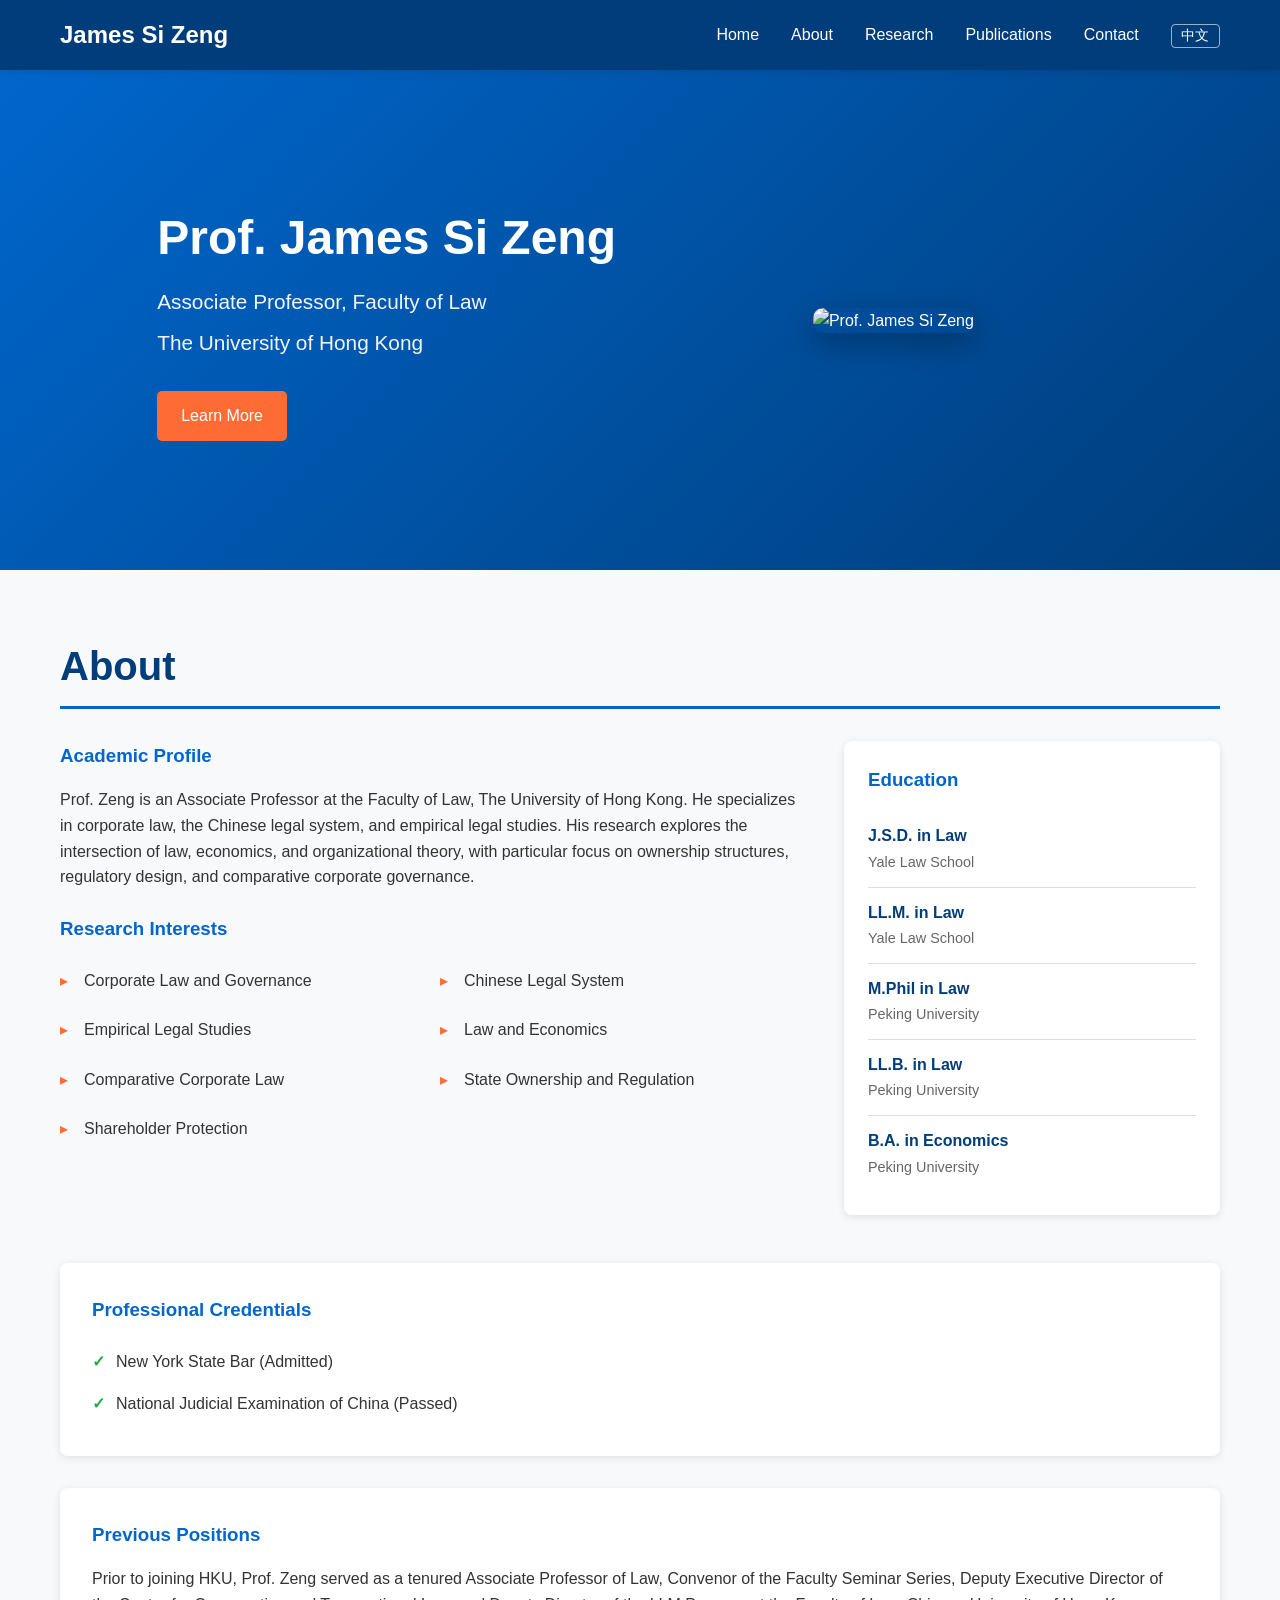
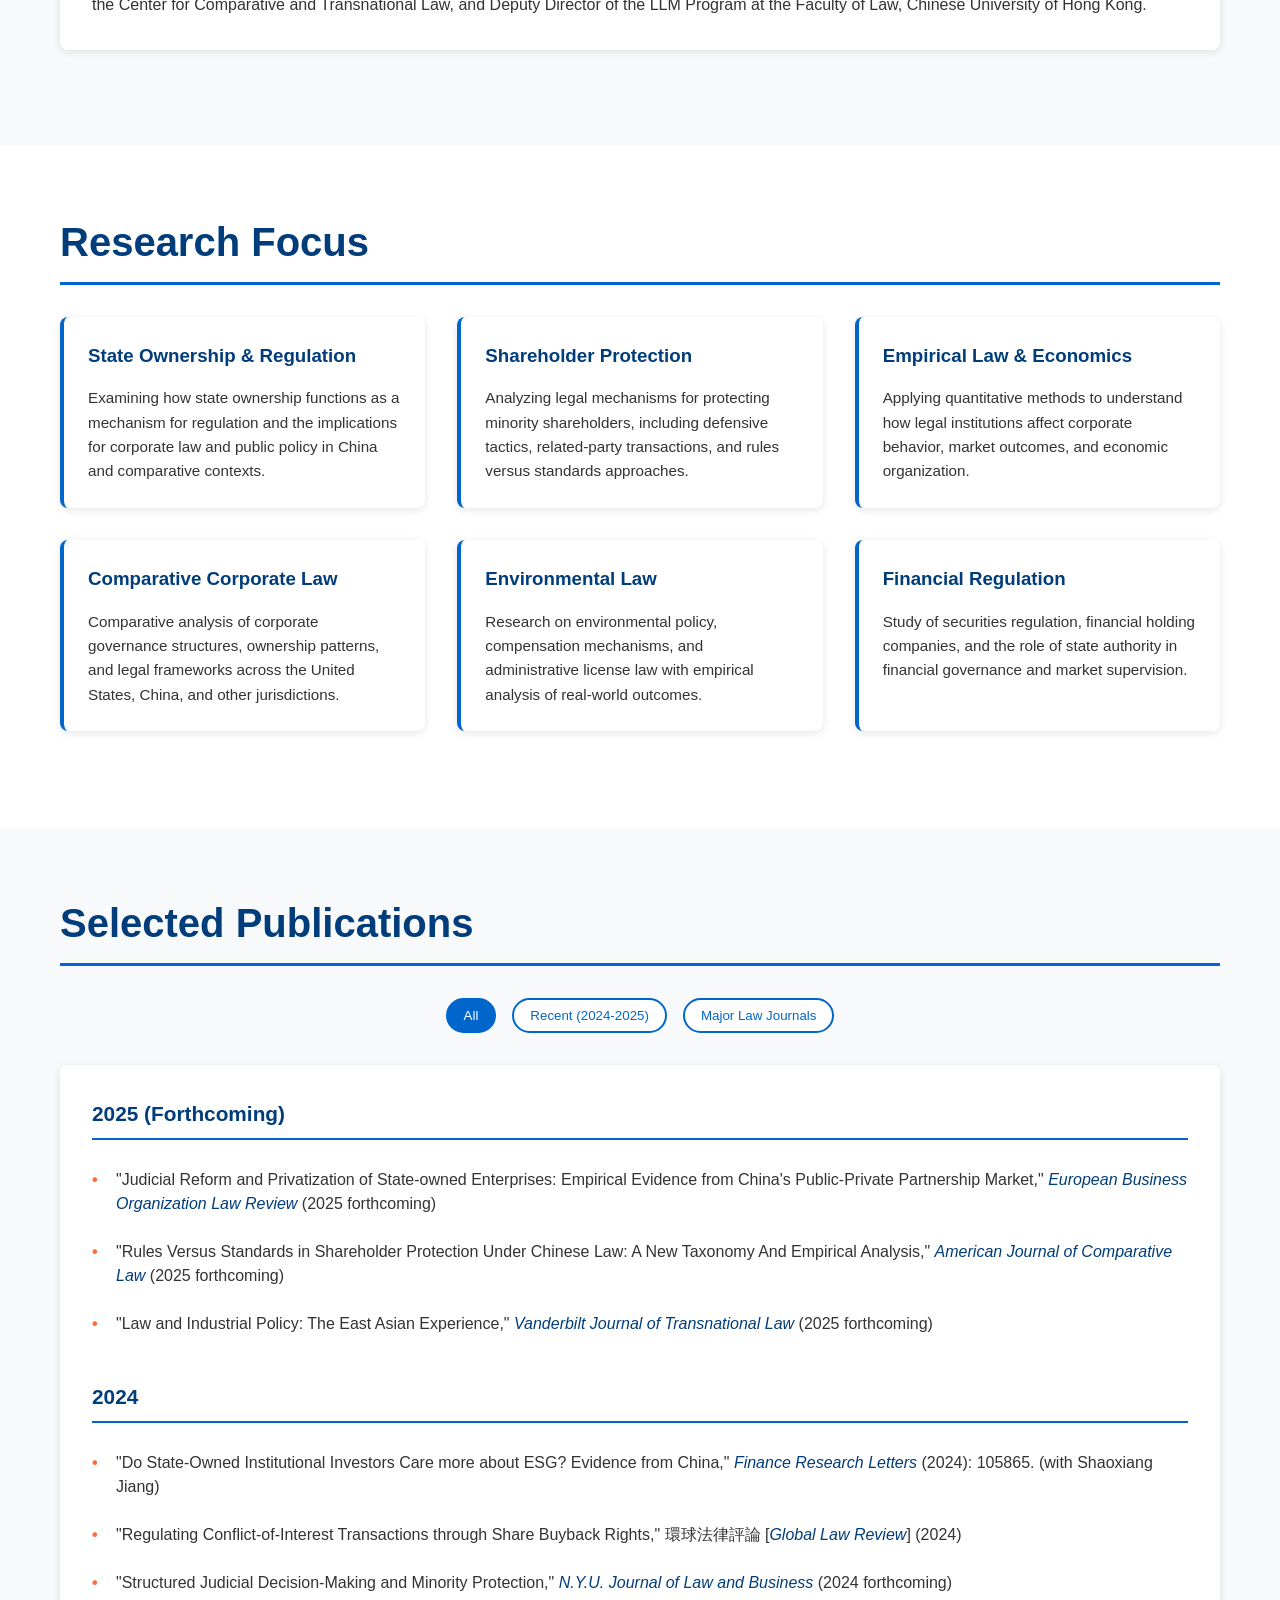
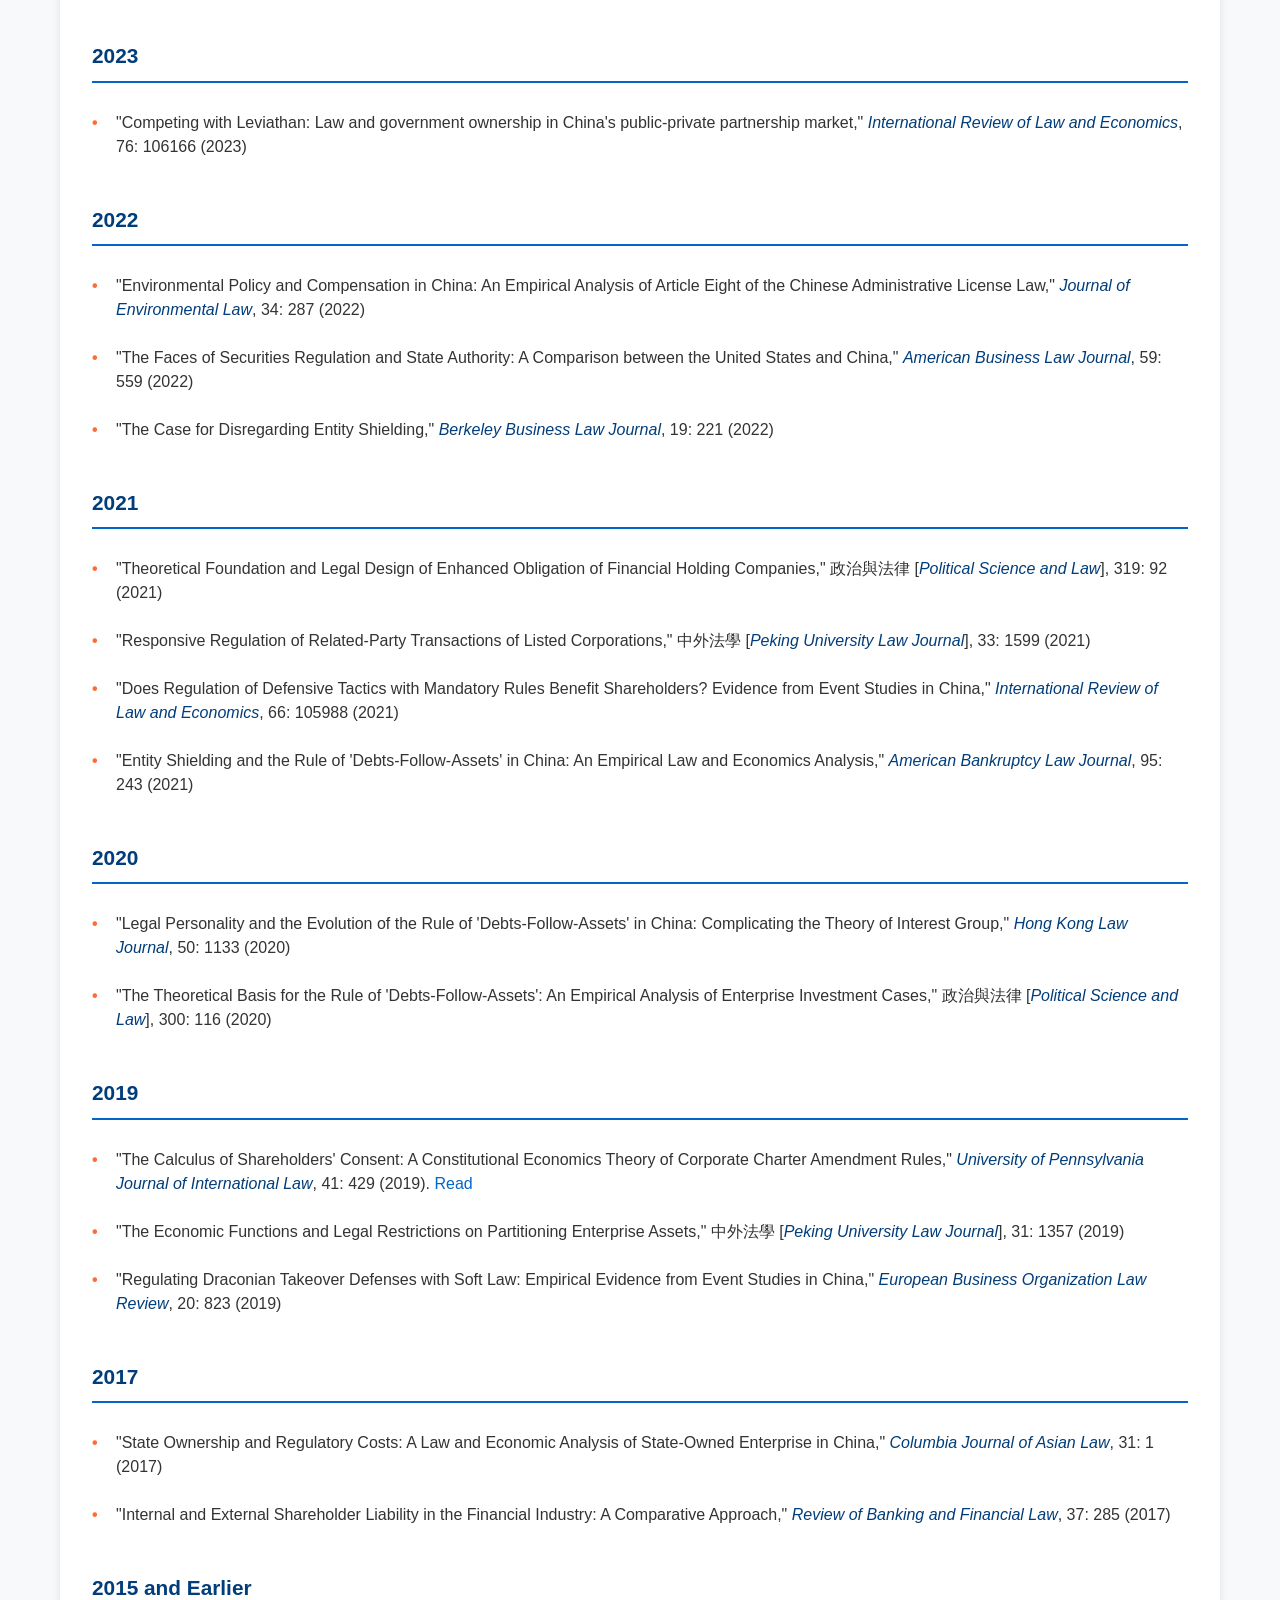
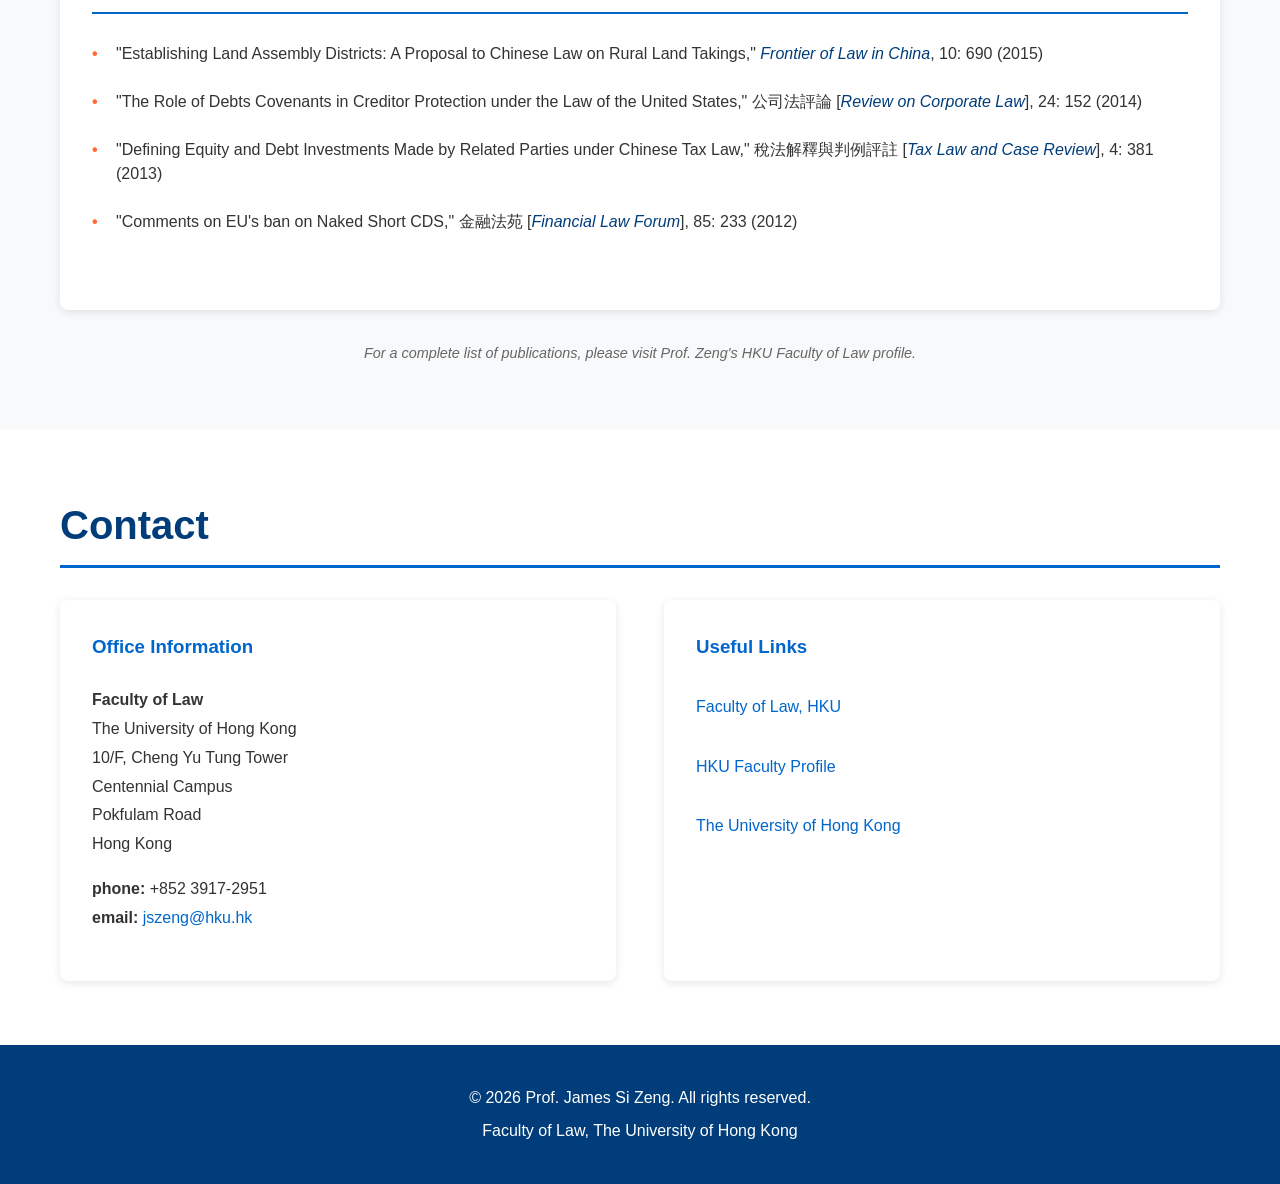
==== index.html @ 15d21268 "Remove monograph section; add Chinese version (index-zh.html)" ====
<!DOCTYPE html>
<html lang="en">
<head>
    <meta charset="UTF-8">
    <meta name="viewport" content="width=device-width, initial-scale=1.0">
    <title>Prof. James Si Zeng - Faculty of Law, HKU</title>
    <link rel="stylesheet" href="styles.css">
</head>
<body>
    <!-- Navigation Bar -->
    <nav class="navbar">
        <div class="container">
            <div class="logo">James Si Zeng</div>
            <ul class="nav-links">
                <li><a href="#home">Home</a></li>
                <li><a href="#about">About</a></li>
                <li><a href="#research">Research</a></li>
                <li><a href="#publications">Publications</a></li>
                <li><a href="#contact">Contact</a></li>
                <li><a href="index-zh.html" class="lang-switch">中文</a></li>
            </ul>
        </div>
    </nav>

    <!-- Hero Section -->
    <section id="home" class="hero">
        <div class="container hero-content">
            <div class="hero-text">
                <h1>Prof. James Si Zeng</h1>
                <p class="subtitle">Associate Professor, Faculty of Law</p>
                <p class="subtitle">The University of Hong Kong</p>
                <a href="#about" class="btn btn-primary">Learn More</a>
            </div>
            <div class="hero-image">
                <img src="https://www.law.hku.hk/wp-content/uploads/2025/06/James-Zeng-scaled_365x480_acf_cropped.jpg" alt="Prof. James Si Zeng">
            </div>
        </div>
    </section>

    <!-- About Section -->
    <section id="about" class="about">
        <div class="container">
            <h2>About</h2>
            <div class="about-content">
                <div class="about-text">
                    <h3>Academic Profile</h3>
                    <p>Prof. Zeng is an Associate Professor at the Faculty of Law, The University of Hong Kong. He specializes in corporate law, the Chinese legal system, and empirical legal studies. His research explores the intersection of law, economics, and organizational theory, with particular focus on ownership structures, regulatory design, and comparative corporate governance.</p>
                    
                    <h3>Research Interests</h3>
                    <ul class="interests-list">
                        <li>Corporate Law and Governance</li>
                        <li>Chinese Legal System</li>
                        <li>Empirical Legal Studies</li>
                        <li>Law and Economics</li>
                        <li>Comparative Corporate Law</li>
                        <li>State Ownership and Regulation</li>
                        <li>Shareholder Protection</li>
                    </ul>
                </div>

                <div class="education-box">
                    <h3>Education</h3>
                    <div class="degree">
                        <strong>J.S.D. in Law</strong>
                        <span>Yale Law School</span>
                    </div>
                    <div class="degree">
                        <strong>LL.M. in Law</strong>
                        <span>Yale Law School</span>
                    </div>
                    <div class="degree">
                        <strong>M.Phil in Law</strong>
                        <span>Peking University</span>
                    </div>
                    <div class="degree">
                        <strong>LL.B. in Law</strong>
                        <span>Peking University</span>
                    </div>
                    <div class="degree">
                        <strong>B.A. in Economics</strong>
                        <span>Peking University</span>
                    </div>
                </div>
            </div>

            <div class="credentials">
                <h3>Professional Credentials</h3>
                <ul class="credentials-list">
                    <li>New York State Bar (Admitted)</li>
                    <li>National Judicial Examination of China (Passed)</li>
                </ul>
            </div>

            <div class="previous-position">
                <h3>Previous Positions</h3>
                <p>Prior to joining HKU, Prof. Zeng served as a tenured Associate Professor of Law, Convenor of the Faculty Seminar Series, Deputy Executive Director of the Center for Comparative and Transnational Law, and Deputy Director of the LLM Program at the Faculty of Law, Chinese University of Hong Kong.</p>
            </div>
        </div>
    </section>

    <!-- Research Section -->
    <section id="research" class="research">
        <div class="container">
            <h2>Research Focus</h2>
            <div class="research-grid">
                <div class="research-card">
                    <h3>State Ownership & Regulation</h3>
                    <p>Examining how state ownership functions as a mechanism for regulation and the implications for corporate law and public policy in China and comparative contexts.</p>
                </div>
                <div class="research-card">
                    <h3>Shareholder Protection</h3>
                    <p>Analyzing legal mechanisms for protecting minority shareholders, including defensive tactics, related-party transactions, and rules versus standards approaches.</p>
                </div>
                <div class="research-card">
                    <h3>Empirical Law & Economics</h3>
                    <p>Applying quantitative methods to understand how legal institutions affect corporate behavior, market outcomes, and economic organization.</p>
                </div>
                <div class="research-card">
                    <h3>Comparative Corporate Law</h3>
                    <p>Comparative analysis of corporate governance structures, ownership patterns, and legal frameworks across the United States, China, and other jurisdictions.</p>
                </div>
                <div class="research-card">
                    <h3>Environmental Law</h3>
                    <p>Research on environmental policy, compensation mechanisms, and administrative license law with empirical analysis of real-world outcomes.</p>
                </div>
                <div class="research-card">
                    <h3>Financial Regulation</h3>
                    <p>Study of securities regulation, financial holding companies, and the role of state authority in financial governance and market supervision.</p>
                </div>
            </div>
        </div>
    </section>

    <!-- Publications Section -->
    <section id="publications" class="publications">
        <div class="container">
            <h2>Selected Publications</h2>
            
            <div class="publications-filter">
                <button class="filter-btn active" onclick="filterPubs('all')">All</button>
                <button class="filter-btn" onclick="filterPubs('recent')">Recent (2024-2025)</button>
                <button class="filter-btn" onclick="filterPubs('law-journals')">Major Law Journals</button>
            </div>

            <div class="publications-list">
                <!-- Recent/Forthcoming -->
                <div class="pub-category" data-category="recent">
                    <h3>2025 (Forthcoming)</h3>
                    <ul>
                        <li>"Judicial Reform and Privatization of State-owned Enterprises: Empirical Evidence from China's Public-Private Partnership Market," <em>European Business Organization Law Review</em> (2025 forthcoming)</li>
                        <li>"Rules Versus Standards in Shareholder Protection Under Chinese Law: A New Taxonomy And Empirical Analysis," <em>American Journal of Comparative Law</em> (2025 forthcoming)</li>
                        <li>"Law and Industrial Policy: The East Asian Experience," <em>Vanderbilt Journal of Transnational Law</em> (2025 forthcoming)</li>
                    </ul>
                </div>

                <!-- 2024 -->
                <div class="pub-category" data-category="recent">
                    <h3>2024</h3>
                    <ul>
                        <li>"Do State-Owned Institutional Investors Care more about ESG? Evidence from China," <em>Finance Research Letters</em> (2024): 105865. (with Shaoxiang Jiang)</li>
                        <li>"Regulating Conflict-of-Interest Transactions through Share Buyback Rights," 環球法律評論 [<em>Global Law Review</em>] (2024)</li>
                        <li>"Structured Judicial Decision-Making and Minority Protection," <em>N.Y.U. Journal of Law and Business</em> (2024 forthcoming)</li>
                    </ul>
                </div>

                <!-- 2023 -->
                <div class="pub-category">
                    <h3>2023</h3>
                    <ul>
                        <li>"Competing with Leviathan: Law and government ownership in China's public-private partnership market," <em>International Review of Law and Economics</em>, 76: 106166 (2023)</li>
                    </ul>
                </div>

                <!-- 2022 -->
                <div class="pub-category" data-category="law-journals">
                    <h3>2022</h3>
                    <ul>
                        <li>"Environmental Policy and Compensation in China: An Empirical Analysis of Article Eight of the Chinese Administrative License Law," <em>Journal of Environmental Law</em>, 34: 287 (2022)</li>
                        <li>"The Faces of Securities Regulation and State Authority: A Comparison between the United States and China," <em>American Business Law Journal</em>, 59: 559 (2022)</li>
                        <li>"The Case for Disregarding Entity Shielding," <em>Berkeley Business Law Journal</em>, 19: 221 (2022)</li>
                    </ul>
                </div>

                <!-- 2021 -->
                <div class="pub-category">
                    <h3>2021</h3>
                    <ul>
                        <li>"Theoretical Foundation and Legal Design of Enhanced Obligation of Financial Holding Companies," 政治與法律 [<em>Political Science and Law</em>], 319: 92 (2021)</li>
                        <li>"Responsive Regulation of Related-Party Transactions of Listed Corporations," 中外法學 [<em>Peking University Law Journal</em>], 33: 1599 (2021)</li>
                        <li>"Does Regulation of Defensive Tactics with Mandatory Rules Benefit Shareholders? Evidence from Event Studies in China," <em>International Review of Law and Economics</em>, 66: 105988 (2021)</li>
                        <li>"Entity Shielding and the Rule of 'Debts-Follow-Assets' in China: An Empirical Law and Economics Analysis," <em>American Bankruptcy Law Journal</em>, 95: 243 (2021)</li>
                    </ul>
                </div>

                <!-- 2020 -->
                <div class="pub-category">
                    <h3>2020</h3>
                    <ul>
                        <li>"Legal Personality and the Evolution of the Rule of 'Debts-Follow-Assets' in China: Complicating the Theory of Interest Group," <em>Hong Kong Law Journal</em>, 50: 1133 (2020)</li>
                        <li>"The Theoretical Basis for the Rule of 'Debts-Follow-Assets': An Empirical Analysis of Enterprise Investment Cases," 政治與法律 [<em>Political Science and Law</em>], 300: 116 (2020)</li>
                    </ul>
                </div>

                <!-- 2019 -->
                <div class="pub-category" data-category="law-journals">
                    <h3>2019</h3>
                    <ul>
                        <li>"The Calculus of Shareholders' Consent: A Constitutional Economics Theory of Corporate Charter Amendment Rules," <em>University of Pennsylvania Journal of International Law</em>, 41: 429 (2019). <a href="https://scholarship.law.upenn.edu/jil/vol41/iss2/4" target="_blank">Read</a></li>
                        <li>"The Economic Functions and Legal Restrictions on Partitioning Enterprise Assets," 中外法學 [<em>Peking University Law Journal</em>], 31: 1357 (2019)</li>
                        <li>"Regulating Draconian Takeover Defenses with Soft Law: Empirical Evidence from Event Studies in China," <em>European Business Organization Law Review</em>, 20: 823 (2019)</li>
                    </ul>
                </div>

                <!-- 2017 -->
                <div class="pub-category" data-category="law-journals">
                    <h3>2017</h3>
                    <ul>
                        <li>"State Ownership and Regulatory Costs: A Law and Economic Analysis of State-Owned Enterprise in China," <em>Columbia Journal of Asian Law</em>, 31: 1 (2017)</li>
                        <li>"Internal and External Shareholder Liability in the Financial Industry: A Comparative Approach," <em>Review of Banking and Financial Law</em>, 37: 285 (2017)</li>
                    </ul>
                </div>

                <!-- Earlier -->
                <div class="pub-category">
                    <h3>2015 and Earlier</h3>
                    <ul>
                        <li>"Establishing Land Assembly Districts: A Proposal to Chinese Law on Rural Land Takings," <em>Frontier of Law in China</em>, 10: 690 (2015)</li>
                        <li>"The Role of Debts Covenants in Creditor Protection under the Law of the United States," 公司法評論 [<em>Review on Corporate Law</em>], 24: 152 (2014)</li>
                        <li>"Defining Equity and Debt Investments Made by Related Parties under Chinese Tax Law," 稅法解釋與判例評註 [<em>Tax Law and Case Review</em>], 4: 381 (2013)</li>
                        <li>"Comments on EU's ban on Naked Short CDS," 金融法苑 [<em>Financial Law Forum</em>], 85: 233 (2012)</li>
                    </ul>
                </div>
            </div>

            <p class="note"><em>For a complete list of publications, please visit Prof. Zeng's HKU Faculty of Law profile.</em></p>
        </div>
    </section>

    <!-- Contact Section -->
    <section id="contact" class="contact">
        <div class="container">
            <h2>Contact</h2>
            <div class="contact-content">
                <div class="contact-info">
                    <h3>Office Information</h3>
                    <p>
                        <strong>Faculty of Law</strong><br>
                        The University of Hong Kong<br>
                        10/F, Cheng Yu Tung Tower<br>
                        Centennial Campus<br>
                        Pokfulam Road<br>
                        Hong Kong
                    </p>
                    <p>
                        <strong>phone:</strong> +852 3917-2951<br>
                        <strong>email:</strong> <a href="mailto:jszeng@hku.hk">jszeng@hku.hk</a>
                    </p>
                </div>
                <div class="contact-links">
                    <h3>Useful Links</h3>
                    <ul>
                        <li><a href="https://www.law.hku.hk/" target="_blank">Faculty of Law, HKU</a></li>
                        <li><a href="https://www.law.hku.hk/academic_staff/james-si-zeng/" target="_blank">HKU Faculty Profile</a></li>
                        <li><a href="https://www.hku.hk/" target="_blank">The University of Hong Kong</a></li>
                    </ul>
                </div>
            </div>
        </div>
    </section>

    <!-- Footer -->
    <footer class="footer">
        <div class="container">
            <p>&copy; 2026 Prof. James Si Zeng. All rights reserved.</p>
            <p>Faculty of Law, The University of Hong Kong</p>
        </div>
    </footer>

    <script src="script.js"></script>
</body>
</html>
---- styles.css ----
/* General Styles */
* {
    margin: 0;
    padding: 0;
    box-sizing: border-box;
}

:root {
    --primary-color: #0066cc;
    --secondary-color: #003d7a;
    --accent-color: #ff6b35;
    --text-color: #333;
    --light-bg: #f8f9fa;
    --border-color: #ddd;
    --shadow: 0 2px 8px rgba(0, 0, 0, 0.1);
}

html {
    scroll-behavior: smooth;
}

body {
    font-family: 'Segoe UI', Tahoma, Geneva, Verdana, sans-serif;
    line-height: 1.6;
    color: var(--text-color);
}

.container {
    max-width: 1200px;
    margin: 0 auto;
    padding: 0 20px;
}

/* Navigation Bar */
.navbar {
    background-color: var(--secondary-color);
    color: white;
    padding: 1rem 0;
    position: sticky;
    top: 0;
    z-index: 100;
    box-shadow: var(--shadow);
}

.navbar .container {
    display: flex;
    justify-content: space-between;
    align-items: center;
}

.logo {
    font-size: 1.5rem;
    font-weight: bold;
    color: white;
}

.nav-links {
    display: flex;
    list-style: none;
    gap: 2rem;
}

.nav-links a {
    color: white;
    text-decoration: none;
    transition: color 0.3s ease;
}

.nav-links a:hover {
    color: var(--accent-color);
}

.nav-links a.lang-switch {
    border: 1px solid rgba(255, 255, 255, 0.6);
    padding: 0.2rem 0.6rem;
    border-radius: 4px;
    font-size: 0.85em;
}

.nav-links a.lang-switch:hover {
    background-color: rgba(255, 255, 255, 0.15);
    color: white;
}

/* Hero Section */
.hero {
    background: linear-gradient(135deg, var(--primary-color) 0%, var(--secondary-color) 100%);
    color: white;
    padding: 4rem 0;
    min-height: 500px;
    display: flex;
    align-items: center;
}

.hero-content {
    display: grid;
    grid-template-columns: 1fr 1fr;
    gap: 3rem;
    align-items: center;
}

.hero-text h1 {
    font-size: 3rem;
    margin-bottom: 0.5rem;
}

.subtitle {
    font-size: 1.3rem;
    margin-bottom: 0.5rem;
    opacity: 0.95;
}

.btn {
    display: inline-block;
    padding: 0.75rem 1.5rem;
    border-radius: 5px;
    text-decoration: none;
    transition: all 0.3s ease;
    border: none;
    cursor: pointer;
    font-size: 1rem;
    margin-top: 1.5rem;
}

.btn-primary {
    background-color: var(--accent-color);
    color: white;
}

.btn-primary:hover {
    background-color: #ff8555;
    transform: translateY(-2px);
    box-shadow: 0 4px 12px rgba(255, 107, 53, 0.3);
}

.hero-image {
    text-align: center;
}

.hero-image img {
    max-width: 100%;
    height: auto;
    border-radius: 10px;
    box-shadow: 0 10px 30px rgba(0, 0, 0, 0.3);
}

/* About Section */
.about {
    padding: 4rem 0;
    background-color: var(--light-bg);
}

.about h2,
.research h2,
.publications h2,
.contact h2 {
    font-size: 2.5rem;
    margin-bottom: 2rem;
    color: var(--secondary-color);
    border-bottom: 3px solid var(--primary-color);
    padding-bottom: 0.5rem;
}

.about-content {
    display: grid;
    grid-template-columns: 2fr 1fr;
    gap: 2rem;
    margin-bottom: 3rem;
}

.about-text h3,
.education-box h3 {
    color: var(--primary-color);
    margin-top: 1.5rem;
    margin-bottom: 1rem;
}

.about-text h3:first-child,
.education-box h3:first-child {
    margin-top: 0;
}

.interests-list {
    list-style: none;
    display: grid;
    grid-template-columns: 1fr 1fr;
    gap: 0.5rem;
}

.interests-list li {
    padding: 0.5rem 0;
    padding-left: 1.5rem;
    position: relative;
}

.interests-list li:before {
    content: "▸";
    position: absolute;
    left: 0;
    color: var(--accent-color);
}

.education-box {
    background-color: white;
    padding: 1.5rem;
    border-radius: 8px;
    box-shadow: var(--shadow);
}

.degree {
    padding: 0.75rem 0;
    border-bottom: 1px solid var(--border-color);
}

.degree:last-child {
    border-bottom: none;
}

.degree strong {
    display: block;
    color: var(--secondary-color);
}

.degree span {
    font-size: 0.9rem;
    color: #666;
}

.credentials,
.previous-position {
    background-color: white;
    padding: 2rem;
    border-radius: 8px;
    box-shadow: var(--shadow);
    margin-bottom: 2rem;
}

.credentials h3,
.previous-position h3 {
    color: var(--primary-color);
    margin-bottom: 1rem;
}

.credentials-list {
    list-style: none;
}

.credentials-list li {
    padding: 0.5rem 0;
    padding-left: 1.5rem;
    position: relative;
}

.credentials-list li:before {
    content: "✓";
    position: absolute;
    left: 0;
    color: #28a745;
    font-weight: bold;
}

/* Research Section */
.research {
    padding: 4rem 0;
}

.research-grid {
    display: grid;
    grid-template-columns: repeat(auto-fit, minmax(300px, 1fr));
    gap: 2rem;
    margin-bottom: 2rem;
}

.research-card {
    background-color: white;
    padding: 1.5rem;
    border-radius: 8px;
    box-shadow: var(--shadow);
    border-left: 4px solid var(--primary-color);
    transition: all 0.3s ease;
}

.research-card:hover {
    box-shadow: 0 8px 16px rgba(0, 0, 0, 0.15);
    transform: translateY(-5px);
}

.research-card h3 {
    color: var(--secondary-color);
    margin-bottom: 1rem;
}

.research-card p {
    font-size: 0.95rem;
    line-height: 1.6;
}

/* Publications Section */
.publications {
    padding: 4rem 0;
    background-color: var(--light-bg);
}

.publications-filter {
    display: flex;
    gap: 1rem;
    margin-bottom: 2rem;
    justify-content: center;
    flex-wrap: wrap;
}

.filter-btn {
    padding: 0.5rem 1rem;
    border: 2px solid var(--primary-color);
    background-color: white;
    color: var(--primary-color);
    border-radius: 20px;
    cursor: pointer;
    transition: all 0.3s ease;
}

.filter-btn:hover,
.filter-btn.active {
    background-color: var(--primary-color);
    color: white;
}

.publications-list {
    background-color: white;
    padding: 2rem;
    border-radius: 8px;
    box-shadow: var(--shadow);
}

.pub-category {
    margin-bottom: 2rem;
}

.pub-category h3 {
    color: var(--secondary-color);
    margin-bottom: 1rem;
    font-size: 1.3rem;
    border-bottom: 2px solid var(--primary-color);
    padding-bottom: 0.5rem;
}

.pub-category ul {
    list-style: none;
}

.pub-category li {
    padding: 0.75rem 0;
    padding-left: 1.5rem;
    position: relative;
    line-height: 1.5;
}

.pub-category li:before {
    content: "•";
    position: absolute;
    left: 0;
    color: var(--accent-color);
    font-weight: bold;
}

.pub-category em {
    font-style: italic;
    color: var(--secondary-color);
}

.pub-category a {
    color: var(--primary-color);
    text-decoration: none;
    transition: color 0.3s ease;
}

.pub-category a:hover {
    color: var(--accent-color);
}

.note {
    text-align: center;
    color: #666;
    font-size: 0.9rem;
    margin-top: 2rem;
    font-style: italic;
}

/* Contact Section */
.contact {
    padding: 4rem 0;
}

.contact-content {
    display: grid;
    grid-template-columns: 1fr 1fr;
    gap: 3rem;
}

.contact-info,
.contact-links {
    background-color: white;
    padding: 2rem;
    border-radius: 8px;
    box-shadow: var(--shadow);
}

.contact-info h3,
.contact-links h3 {
    color: var(--primary-color);
    margin-bottom: 1.5rem;
}

.contact-info p {
    margin-bottom: 1rem;
    line-height: 1.8;
}

.contact-info a {
    color: var(--primary-color);
    text-decoration: none;
}

.contact-info a:hover {
    color: var(--accent-color);
    text-decoration: underline;
}

.contact-links ul {
    list-style: none;
}

.contact-links li {
    margin-bottom: 1rem;
}

.contact-links a {
    display: inline-block;
    color: var(--primary-color);
    text-decoration: none;
    padding: 0.5rem 0;
    transition: all 0.3s ease;
    border-bottom: 2px solid transparent;
}

.contact-links a:hover {
    color: var(--accent-color);
    border-bottom-color: var(--accent-color);
}

/* Books Section */
.books {
    padding: 4rem 0;
}

.books h2 {
    font-size: 2.5rem;
    margin-bottom: 2rem;
    color: var(--secondary-color);
    border-bottom: 3px solid var(--primary-color);
    padding-bottom: 0.5rem;
}

.books-content {
    display: grid;
    grid-template-columns: 1fr 2fr;
    gap: 3rem;
    align-items: flex-start;
    background-color: white;
    padding: 2rem;
    border-radius: 8px;
    box-shadow: var(--shadow);
}

.book-cover {
    text-align: center;
}

.book-cover img {
    max-width: 100%;
    height: auto;
    border-radius: 8px;
    box-shadow: 0 8px 16px rgba(0, 0, 0, 0.2);
    transition: transform 0.3s ease;
}

.book-cover img:hover {
    transform: scale(1.02);
}

.book-info h3 {
    font-size: 1.5rem;
    color: var(--secondary-color);
    margin-bottom: 0.5rem;
}

.book-publisher {
    color: var(--primary-color);
    font-size: 1.1rem;
    margin-bottom: 0.5rem;
}

.book-date {
    color: #666;
    font-size: 0.95rem;
    margin-bottom: 1.5rem;
}

.book-info h4 {
    color: var(--primary-color);
    margin-top: 1.5rem;
    margin-bottom: 0.75rem;
    font-size: 1.1rem;
}

.book-arguments {
    list-style: none;
    margin: 1rem 0 1.5rem 0;
}

.book-arguments li {
    padding: 0.75rem 0;
    padding-left: 1.5rem;
    position: relative;
    line-height: 1.6;
}

.book-arguments li:before {
    content: "▸";
    position: absolute;
    left: 0;
    color: var(--accent-color);
    font-weight: bold;
}

.book-contribution {
    color: #555;
    font-style: italic;
    line-height: 1.7;
    padding: 1rem;
    background-color: var(--light-bg);
    border-left: 4px solid var(--primary-color);
    margin-top: 1.5rem;
}

/* Footer */
.footer {
    background-color: var(--secondary-color);
    color: white;
    text-align: center;
    padding: 2rem 0;
}

.footer p {
    margin: 0.5rem 0;
}

/* Responsive Design */
@media (max-width: 768px) {
    .hero-content,
    .about-content,
    .contact-content,
    .books-content {
        grid-template-columns: 1fr;
    }

    .hero-text h1 {
        font-size: 2rem;
    }

    .nav-links {
        gap: 1rem;
        font-size: 0.9rem;
    }

    .about h2,
    .research h2,
    .publications h2,
    .contact h2,
    .books h2 {
        font-size: 1.8rem;
    }

    .research-grid {
        grid-template-columns: 1fr;
    }

    .interests-list {
        grid-template-columns: 1fr;
    }

    .publications-filter {
        flex-direction: column;
        align-items: stretch;
    }

    .filter-btn {
        width: 100%;
    }
}

@media (max-width: 480px) {
    .nav-links {
        flex-direction: column;
        gap: 0.5rem;
    }

    .navbar .container {
        flex-direction: column;
        gap: 1rem;
    }

    .hero-text h1 {
        font-size: 1.5rem;
    }

    .subtitle {
        font-size: 1rem;
    }

    .btn {
        width: 100%;
        text-align: center;
    }
}
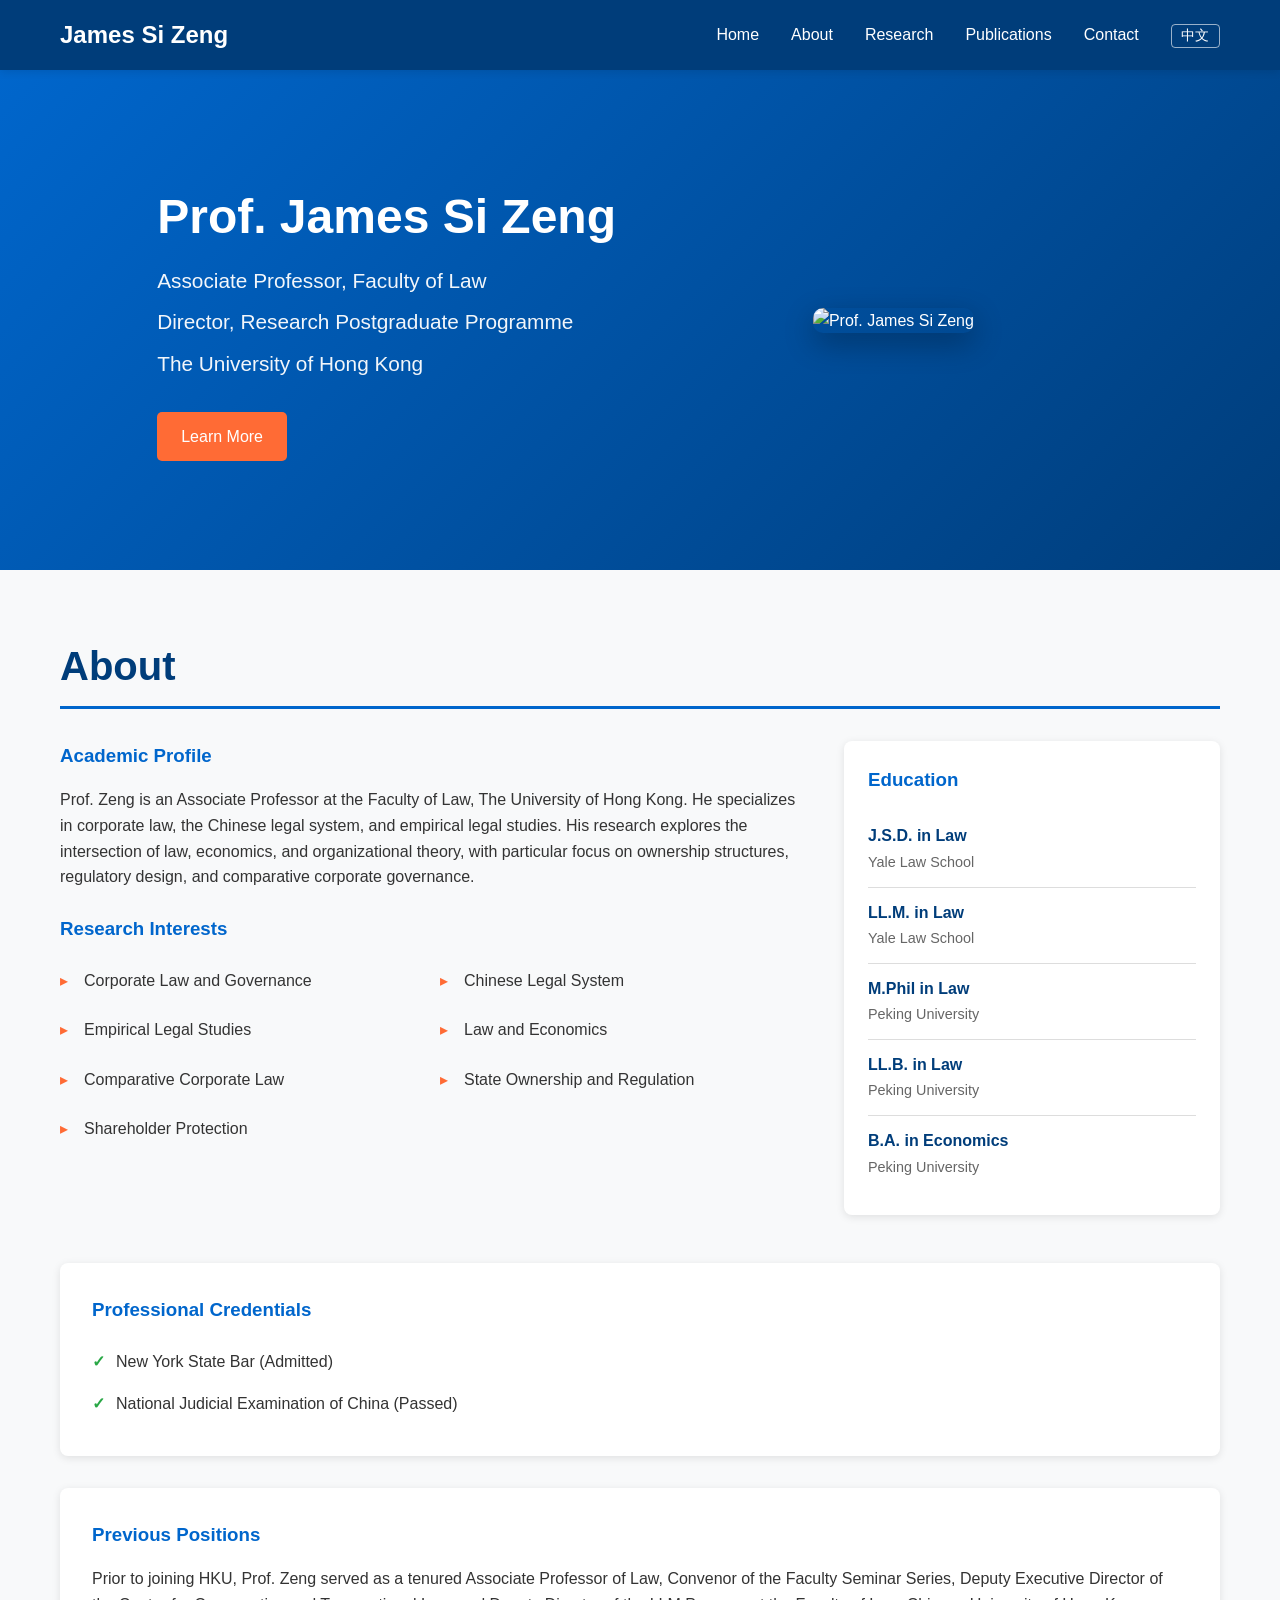
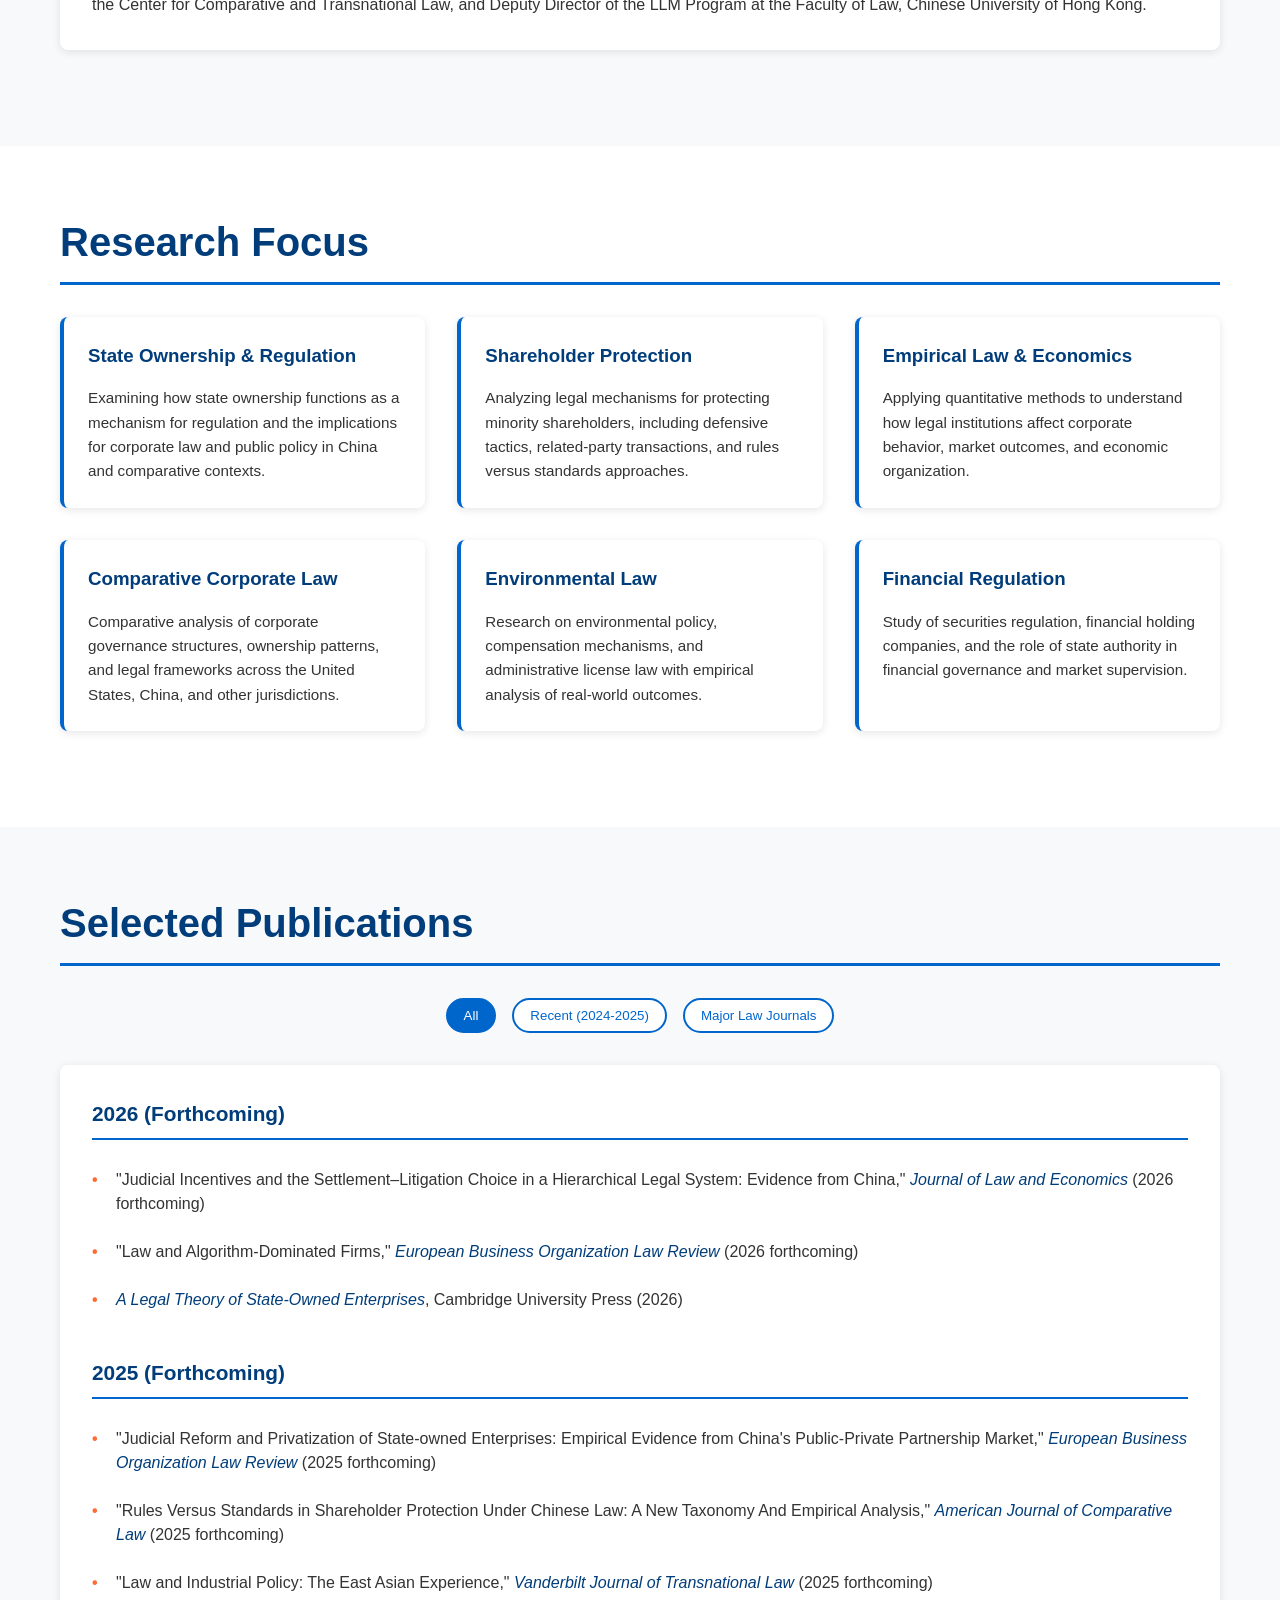
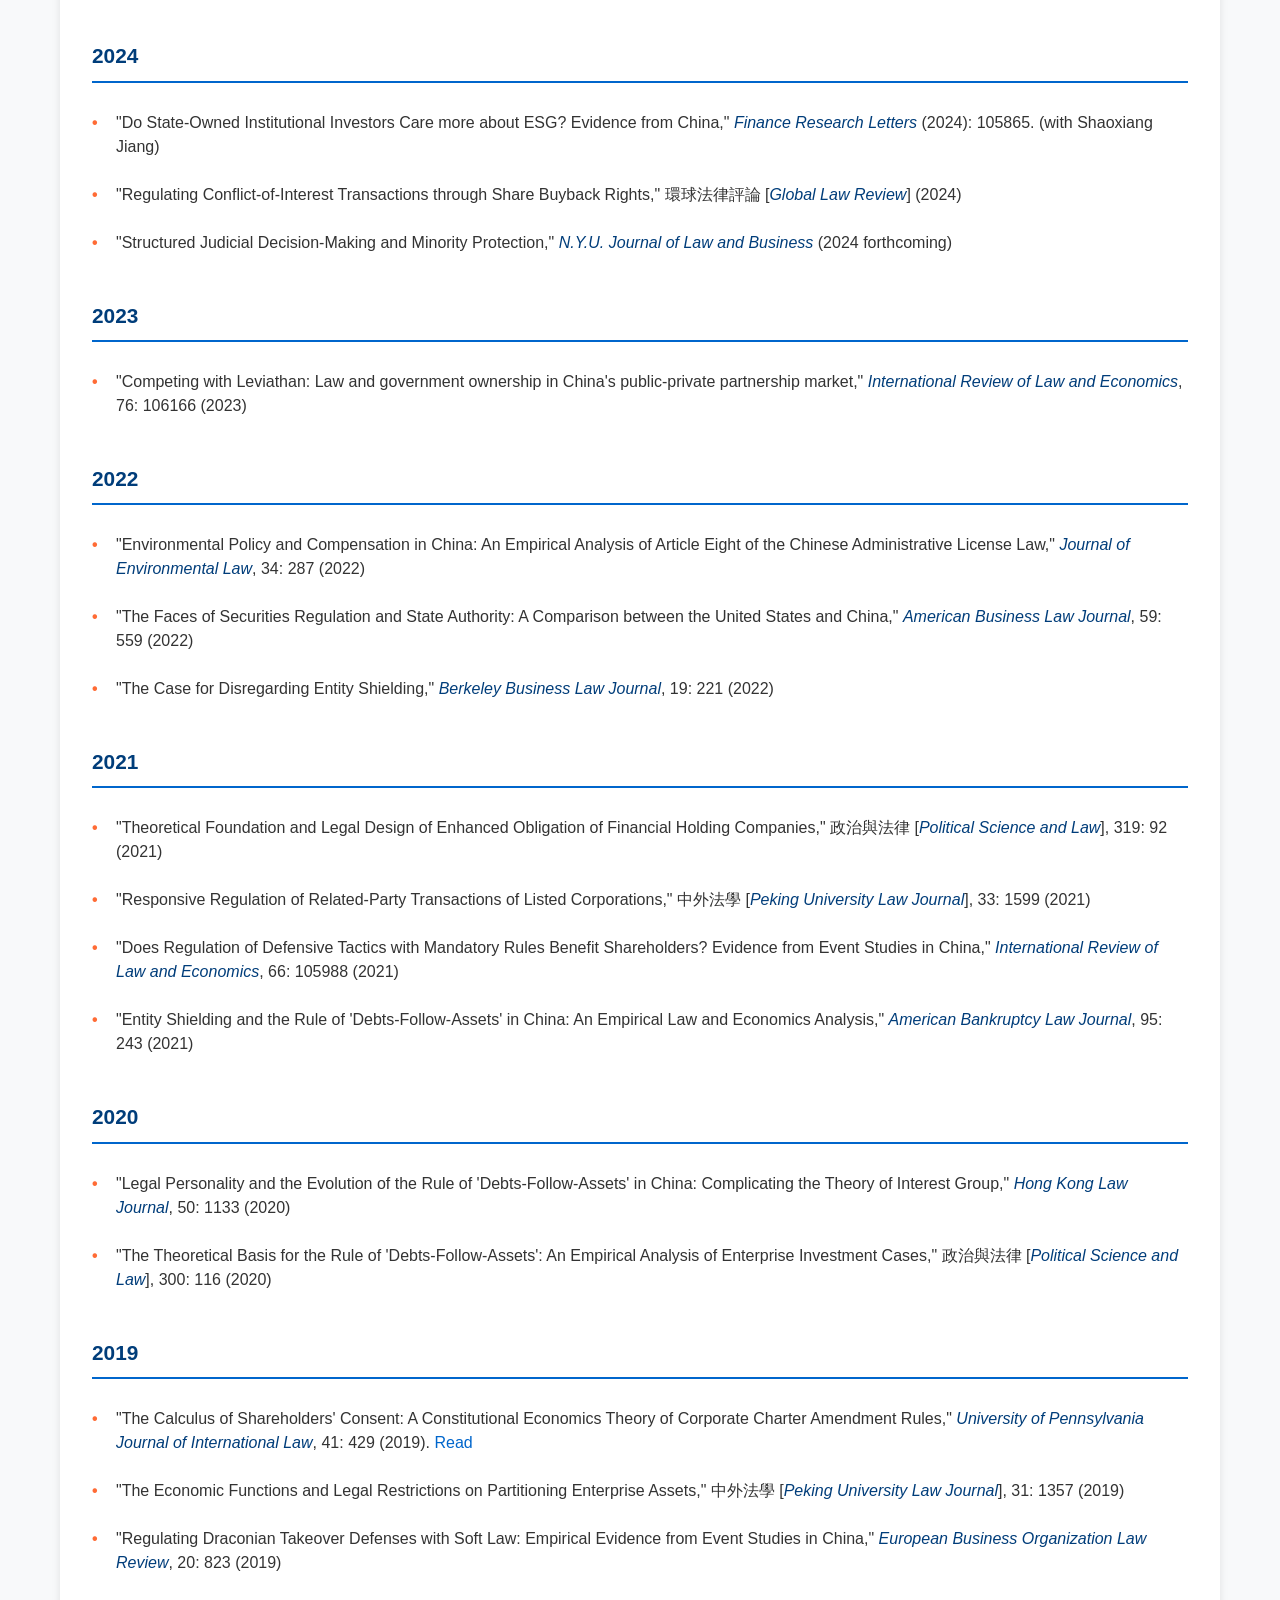
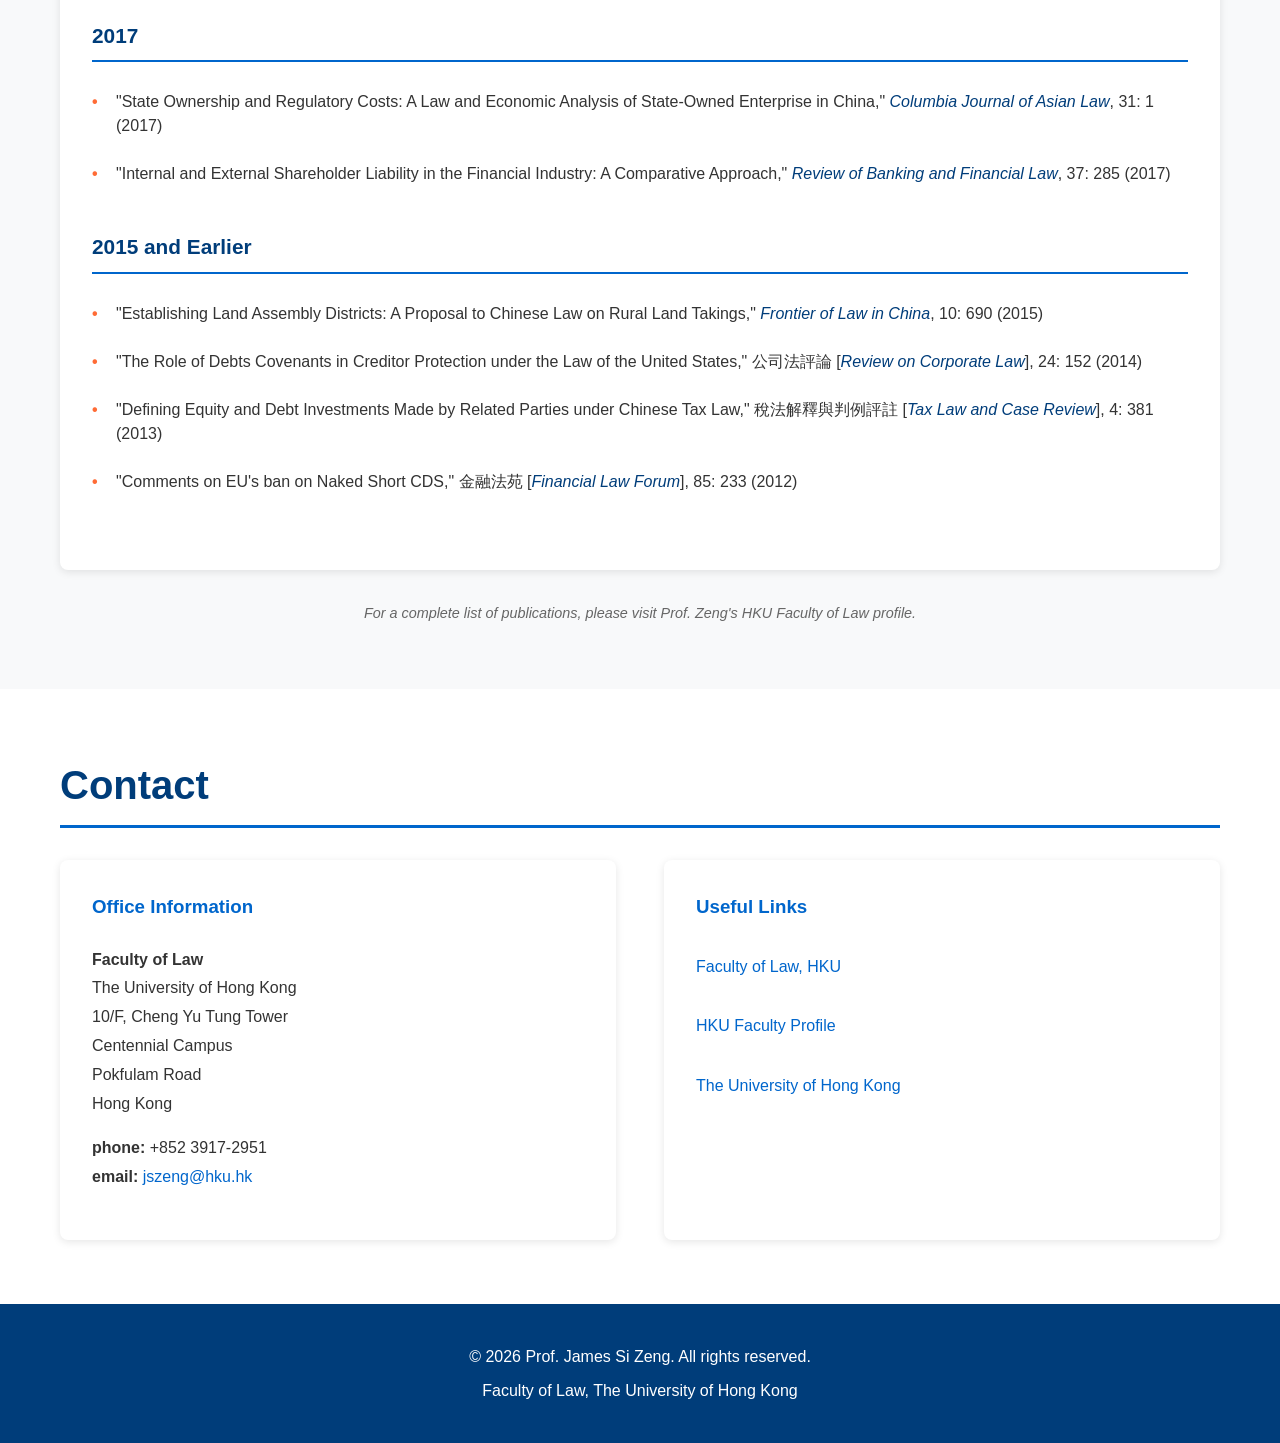
==== commit 4a3d4ace: "Add Director RPg role; add 2026 publications to both EN and ZH versions" ====
--- a/index.html
+++ b/index.html
@@ -28,6 +28,7 @@
             <div class="hero-text">
                 <h1>Prof. James Si Zeng</h1>
                 <p class="subtitle">Associate Professor, Faculty of Law</p>
+                <p class="subtitle">Director, Research Postgraduate Programme</p>
                 <p class="subtitle">The University of Hong Kong</p>
                 <a href="#about" class="btn btn-primary">Learn More</a>
             </div>
@@ -143,6 +144,16 @@
             </div>
 
             <div class="publications-list">
+                <!-- 2026 -->
+                <div class="pub-category" data-category="recent">
+                    <h3>2026 (Forthcoming)</h3>
+                    <ul>
+                        <li>"Judicial Incentives and the Settlement–Litigation Choice in a Hierarchical Legal System: Evidence from China," <em>Journal of Law and Economics</em> (2026 forthcoming)</li>
+                        <li>"Law and Algorithm-Dominated Firms," <em>European Business Organization Law Review</em> (2026 forthcoming)</li>
+                        <li><em>A Legal Theory of State-Owned Enterprises</em>, Cambridge University Press (2026)</li>
+                    </ul>
+                </div>
+
                 <!-- Recent/Forthcoming -->
                 <div class="pub-category" data-category="recent">
                     <h3>2025 (Forthcoming)</h3>
